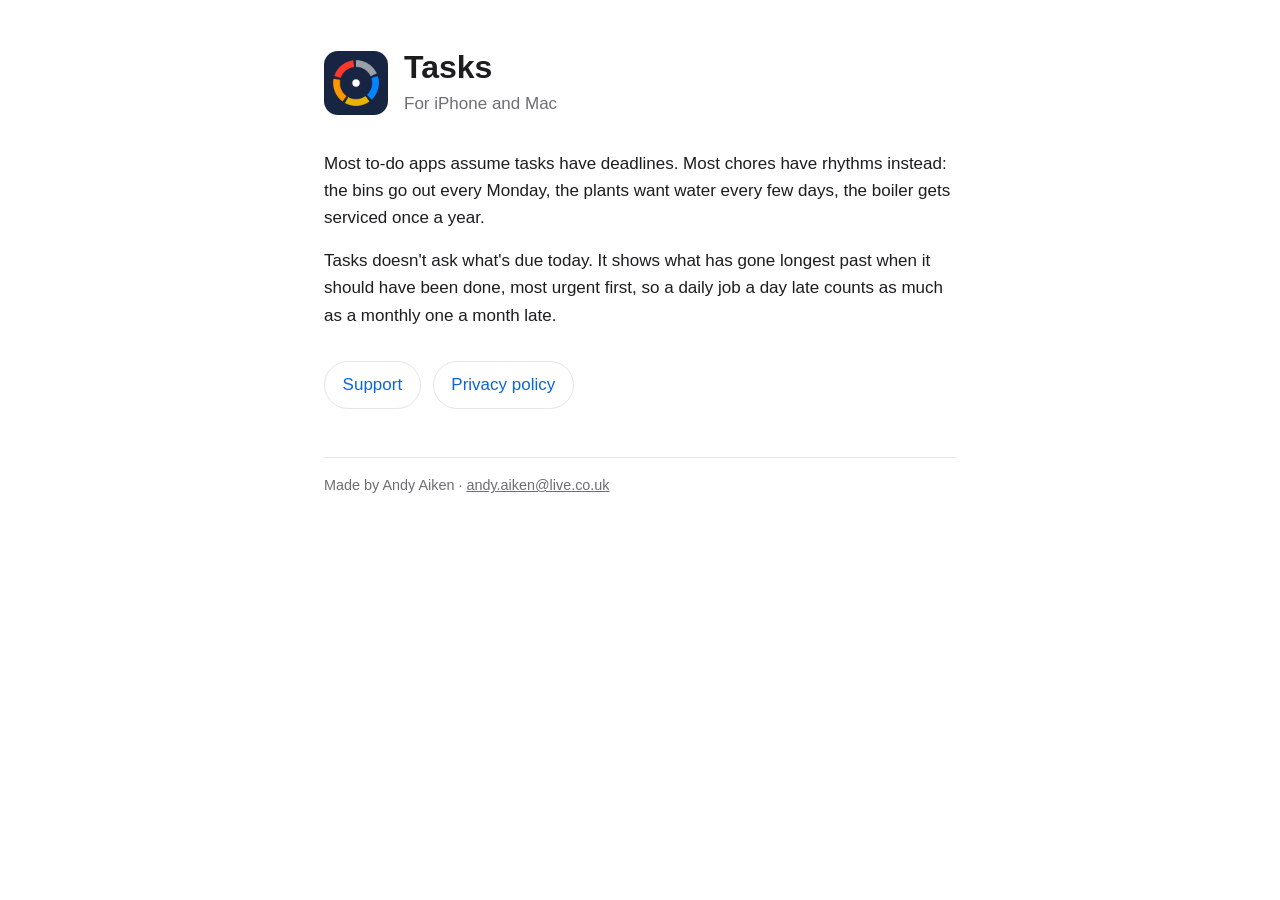
==== docs/index.html @ c9f52d05 "Update docs" ====
<!DOCTYPE html>
<html lang="en-GB">
<head>
  <meta charset="utf-8">
  <meta name="viewport" content="width=device-width, initial-scale=1">
  <title>Tasks</title>
  <meta name="description" content="Tasks shows what has gone longest past when it should have been done, for chores that come round on a rhythm.">
  <link rel="icon" href="icon.png">
  <link rel="stylesheet" href="style.css">
</head>
<body>
<main>
  <header>
    <img src="icon.png" alt="">
    <div>
      <h1>Tasks</h1>
      <p class="subtitle">For iPhone and Mac</p>
    </div>
  </header>

  <p>Most to-do apps assume tasks have deadlines. Most chores have rhythms instead: the bins go out every Monday, the plants want water every few days, the boiler gets serviced once a year.</p>
  <p>Tasks doesn't ask what's due today. It shows what has gone longest past when it should have been done, most urgent first, so a daily job a day late counts as much as a monthly one a month late.</p>

  <nav class="links">
    <a href="support.html">Support</a>
    <a href="privacy.html">Privacy policy</a>
  </nav>

  <footer>
    <p>Made by Andy Aiken · <a href="mailto:andy.aiken@live.co.uk">andy.aiken@live.co.uk</a></p>
  </footer>
</main>
</body>
</html>
---- docs/style.css ----
:root {
  --bg: #ffffff;
  --text: #1d1d1f;
  --muted: #6e6e73;
  --accent: #0a66d8;
  --rule: #e5e5ea;
  --panel: #f5f5f7;
}

@media (prefers-color-scheme: dark) {
  :root {
    --bg: #111418;
    --text: #f2f2f7;
    --muted: #a1a1a6;
    --accent: #5aa9ff;
    --rule: #2c2c2e;
    --panel: #1c1f24;
  }
}

* { box-sizing: border-box; }

body {
  margin: 0;
  background: var(--bg);
  color: var(--text);
  font: 17px/1.6 -apple-system, BlinkMacSystemFont, "Helvetica Neue", Helvetica, Arial, sans-serif;
  -webkit-text-size-adjust: 100%;
}

main {
  max-width: 42rem;
  margin: 0 auto;
  padding: 3rem 1.25rem 4rem;
}

header {
  display: flex;
  align-items: center;
  gap: 1rem;
  margin-bottom: 2rem;
}

header img {
  width: 64px;
  height: 64px;
  border-radius: 14px;
  flex: none;
}

h1 { font-size: 2rem; line-height: 1.2; margin: 0; }
h2 { font-size: 1.3rem; line-height: 1.3; margin: 2.5rem 0 0.5rem; }
h3 { font-size: 1.05rem; margin: 1.75rem 0 0.25rem; }
p, ul, table { margin: 0 0 1rem; }
ul { padding-left: 1.25rem; }
li { margin-bottom: 0.35rem; }

a { color: var(--accent); }

.subtitle { color: var(--muted); margin: 0.25rem 0 0; }
.updated { color: var(--muted); font-size: 0.9rem; }

.summary {
  background: var(--panel);
  border-radius: 12px;
  padding: 1rem 1.25rem;
  margin: 1.5rem 0;
}
.summary p:last-child { margin-bottom: 0; }

table { border-collapse: collapse; width: 100%; font-size: 0.95rem; }
th, td { text-align: left; padding: 0.5rem 0.75rem 0.5rem 0; border-bottom: 1px solid var(--rule); vertical-align: top; }
th { font-weight: 600; }

.band { display: inline-flex; align-items: center; gap: 0.5rem; white-space: nowrap; font-weight: 600; }
.band::before {
  content: "";
  width: 0.8rem;
  height: 0.8rem;
  border-radius: 50%;
  border: 2.5px solid currentColor;
}
.not-yet { color: #8e9399; }
.due-soon { color: #0a84ff; }
.due { color: #c79b00; }
.late { color: #f08a00; }
.overdue { color: #ff3b30; }

nav.links { display: flex; flex-wrap: wrap; gap: 0.75rem; margin: 2rem 0; }
nav.links a {
  display: inline-block;
  padding: 0.6rem 1.1rem;
  border: 1px solid var(--rule);
  border-radius: 999px;
  text-decoration: none;
}

footer {
  margin-top: 3rem;
  padding-top: 1rem;
  border-top: 1px solid var(--rule);
  color: var(--muted);
  font-size: 0.9rem;
}
footer a { color: inherit; }
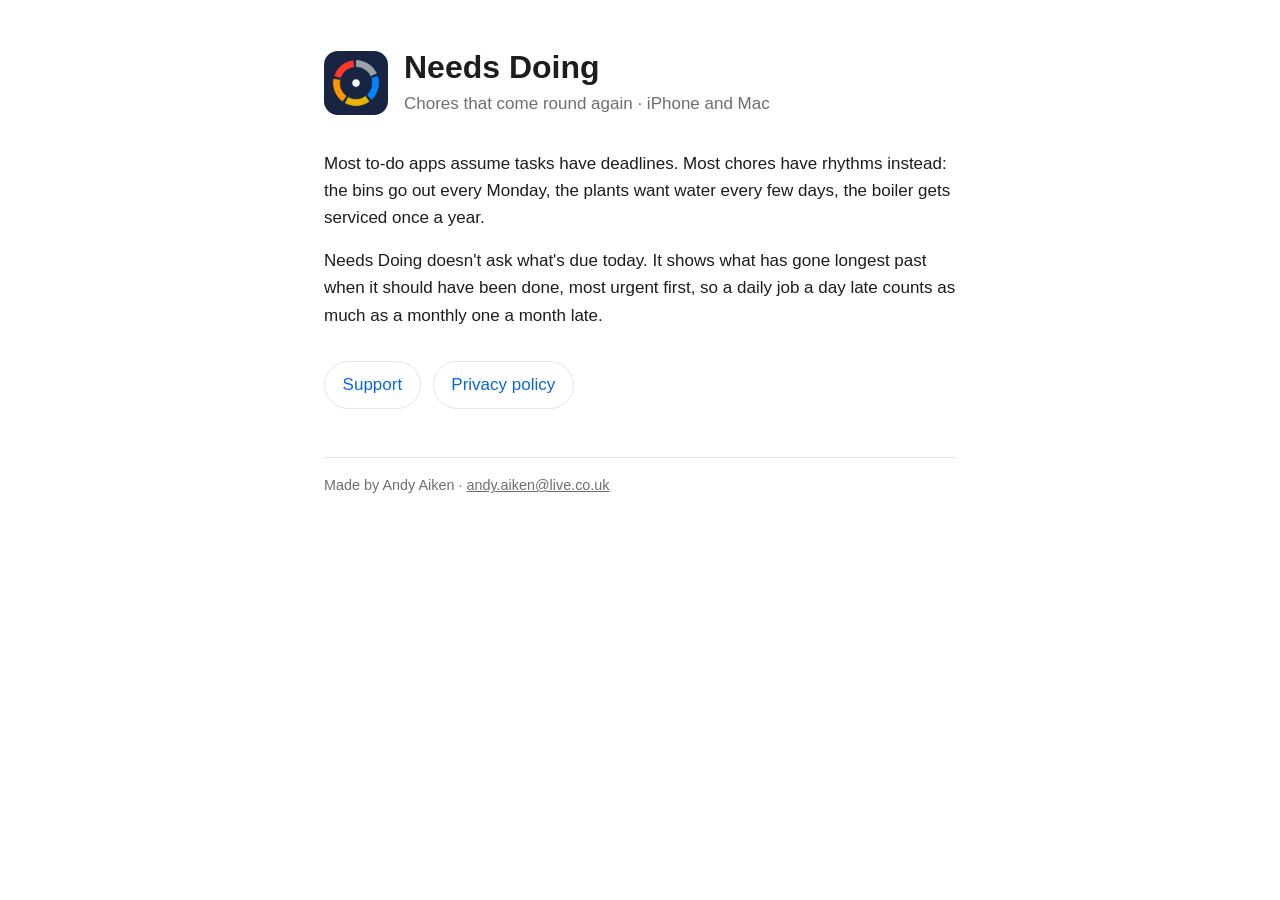
==== commit a6b28c8a: "Updated name" ====
--- a/docs/index.html
+++ b/docs/index.html
@@ -3,8 +3,8 @@
 <head>
   <meta charset="utf-8">
   <meta name="viewport" content="width=device-width, initial-scale=1">
-  <title>Tasks</title>
-  <meta name="description" content="Tasks shows what has gone longest past when it should have been done, for chores that come round on a rhythm.">
+  <title>Needs Doing</title>
+  <meta name="description" content="Needs Doing shows what has gone longest past when it should have been done, for chores that come round on a rhythm.">
   <link rel="icon" href="icon.png">
   <link rel="stylesheet" href="style.css">
 </head>
@@ -13,13 +13,13 @@
   <header>
     <img src="icon.png" alt="">
     <div>
-      <h1>Tasks</h1>
-      <p class="subtitle">For iPhone and Mac</p>
+      <h1>Needs Doing</h1>
+      <p class="subtitle">Chores that come round again · iPhone and Mac</p>
     </div>
   </header>
 
   <p>Most to-do apps assume tasks have deadlines. Most chores have rhythms instead: the bins go out every Monday, the plants want water every few days, the boiler gets serviced once a year.</p>
-  <p>Tasks doesn't ask what's due today. It shows what has gone longest past when it should have been done, most urgent first, so a daily job a day late counts as much as a monthly one a month late.</p>
+  <p>Needs Doing doesn't ask what's due today. It shows what has gone longest past when it should have been done, most urgent first, so a daily job a day late counts as much as a monthly one a month late.</p>
 
   <nav class="links">
     <a href="support.html">Support</a>
